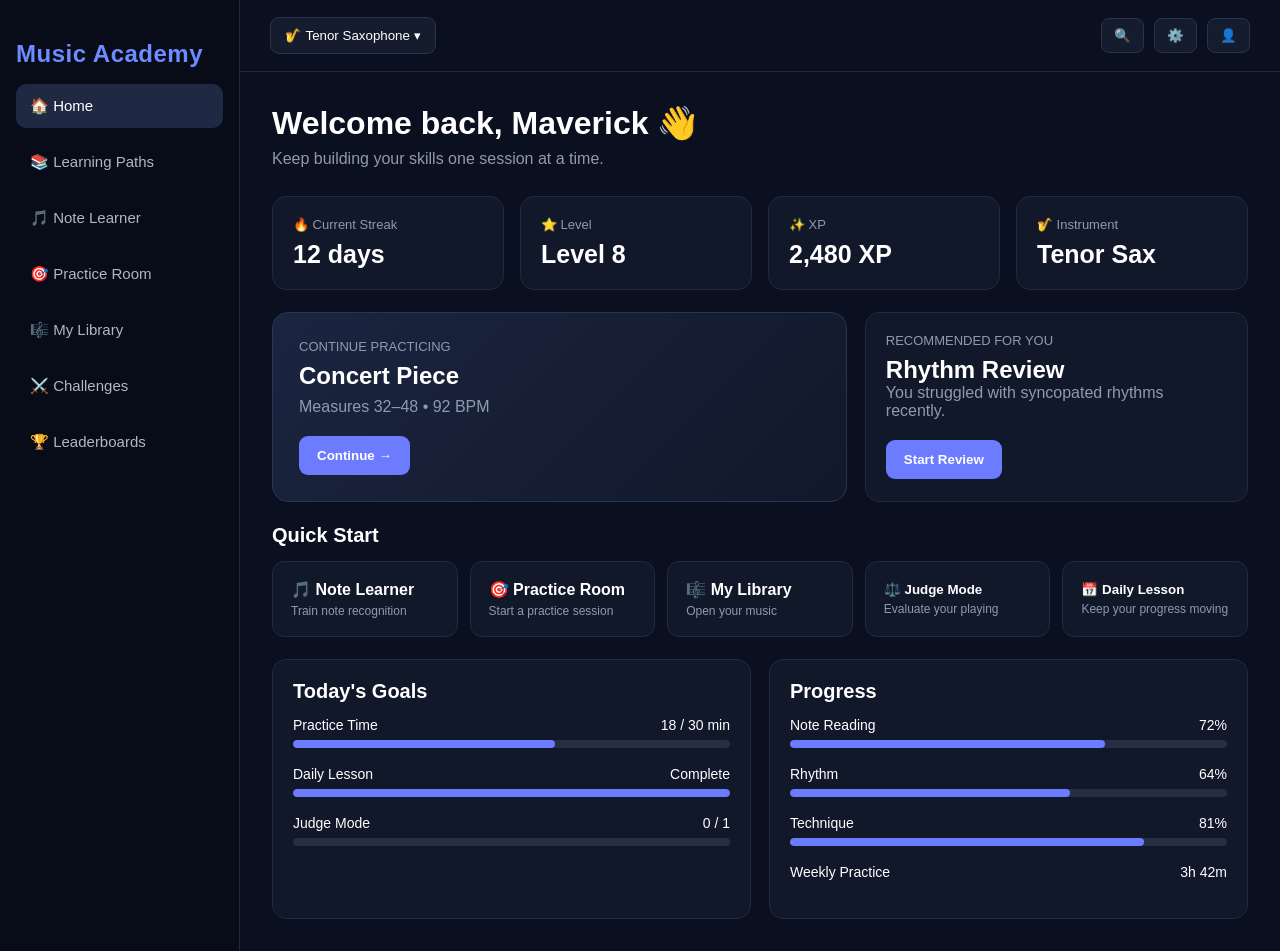
==== index.html @ 5bb152e0 "Add logo styles to index.html" ====
<!DOCTYPE html>
<html lang="en">
<head>
  <meta charset="UTF-8">
  <meta name="viewport" content="width=device-width, initial-scale=1.0">
  <title>Music Academy</title>

  <style>
    * {
      box-sizing: border-box;
      margin: 0;
      padding: 0;
    }

    body {
      font-family: Arial, sans-serif;
      background: #0b1020;
      color: white;
      min-height: 100vh;
    }

    .app {
      display: flex;
      min-height: 100vh;
    }

    /* SIDEBAR */
    .sidebar {
      width: 240px;
      background: #080c18;
      border-right: 1px solid #20283a;
      padding: 24px 16px;
      flex-shrink: 0;
    }

.logo {
    height: 60px;
    display: flex;
    align-items: center;
    font-size: 24px;
    font-weight: 600;
    letter-spacing: 0.5px;
    color: #6d8cff;
    white-space: nowrap;
}
    }

    .logo span {
      color: #7c8cff;
    }

    .nav {
      display: flex;
      flex-direction: column;
      gap: 12px;
    }

    .nav a {
  display: block;
  width: 100%;
  border: none;
  background: transparent;
  color: #aeb6c8;
  padding: 13px 14px;
  border-radius: 10px;
  text-align: left;
  font-size: 15px;
  cursor: pointer;
  transition: 0.2s;
  text-decoration: none;
}

.nav a:hover {
  background: #151c2e;
  color: white;
}

.nav a.active {
  background: #202943;
  color: white;
}

    .nav button:hover {
      background: #151c2e;
      color: white;
    }

    .nav button.active {
      background: #202943;
      color: white;
    }

    /* MAIN */
    .main {
      flex: 1;
      min-width: 0;
    }

    .topbar {
      height: 72px;
      border-bottom: 1px solid #20283a;
      display: flex;
      align-items: center;
      justify-content: space-between;
      padding: 0 30px;
    }

    .instrument {
      background: #151c2e;
      border: 1px solid #29334b;
      color: white;
      padding: 10px 14px;
      border-radius: 9px;
      cursor: pointer;
    }

    .top-actions {
      display: flex;
      gap: 10px;
    }

    .top-actions button {
      background: #151c2e;
      border: 1px solid #29334b;
      color: #dce2ef;
      padding: 9px 12px;
      border-radius: 8px;
      cursor: pointer;
    }

    .content {
      padding: 32px;
      max-width: 1400px;
      margin: auto;
    }

    .welcome {
      margin-bottom: 28px;
    }

    .welcome h1 {
      font-size: 32px;
      margin-bottom: 8px;
    }

    .welcome p {
      color: #8f9ab0;
    }

    /* STATS */
    .stats {
      display: grid;
      grid-template-columns: repeat(4, 1fr);
      gap: 16px;
      margin-bottom: 22px;
    }

    .card {
      background: #11182a;
      border: 1px solid #202a40;
      border-radius: 14px;
      padding: 20px;
    }

    .stat-label {
      color: #8f9ab0;
      font-size: 13px;
      margin-bottom: 8px;
    }

    .stat-value {
      font-size: 25px;
      font-weight: 700;
    }

    /* CONTINUE */
    .continue {
      display: grid;
      grid-template-columns: 1.5fr 1fr;
      gap: 18px;
      margin-bottom: 22px;
    }

    .continue-main {
      background: linear-gradient(135deg, #1b2540, #11182a);
      border: 1px solid #293652;
      border-radius: 16px;
      padding: 26px;
    }

    .continue-main h2 {
      margin-bottom: 8px;
    }

    .muted {
      color: #8f9ab0;
    }

    .primary {
      margin-top: 20px;
      background: #6d7cff;
      border: none;
      color: white;
      padding: 12px 18px;
      border-radius: 9px;
      font-weight: 700;
      cursor: pointer;
    }

    /* SECTIONS */
    .section {
      margin-top: 22px;
    }

    .section h2 {
      margin-bottom: 14px;
      font-size: 20px;
    }

    .quick-grid {
      display: grid;
      grid-template-columns: repeat(5, 1fr);
      gap: 12px;
    }

    .quick {
      background: #11182a;
      border: 1px solid #202a40;
      color: white;
      padding: 18px;
      border-radius: 12px;
      cursor: pointer;
      text-align: left;
      transition: 0.2s;
    }
.quick {
  text-decoration: none;
  display: block;
}
    .quick:hover {
      transform: translateY(-2px);
      border-color: #465377;
    }

    .quick-title {
      font-weight: 700;
      margin-bottom: 5px;
    }

    .quick-sub {
      color: #8f9ab0;
      font-size: 12px;
    }

    .bottom-grid {
      display: grid;
      grid-template-columns: 1fr 1fr;
      gap: 18px;
    }

    .goal {
      margin-bottom: 18px;
    }

    .goal-header {
      display: flex;
      justify-content: space-between;
      margin-bottom: 7px;
      font-size: 14px;
    }

    .progress-bar {
      height: 8px;
      background: #252e42;
      border-radius: 10px;
      overflow: hidden;
    }

    .progress-fill {
      height: 100%;
      background: #6d7cff;
      border-radius: 10px;
    }

    /* MOBILE */
    @media (max-width: 900px) {
      .sidebar {
        width: 190px;
      }

      .stats {
        grid-template-columns: repeat(2, 1fr);
      }

      .continue {
        grid-template-columns: 1fr;
      }

      .quick-grid {
        grid-template-columns: repeat(2, 1fr);
      }
    }

    @media (max-width: 650px) {
      .sidebar {
        display: none;
      }

      .content {
        padding: 20px;
      }

      .topbar {
        padding: 0 16px;
      }

      .bottom-grid {
        grid-template-columns: 1fr;
      }
    }
  </style>
</head>

<body>

<div class="app">

<aside class="sidebar">

<div class="logo">Music Academy</div>

  <nav class="nav">

    <a href="index.html" class="active">🏠 Home</a>

    <a href="learning.html">📚 Learning Paths</a>

    <a href="notes.html">🎵 Note Learner</a>

    <a href="practice.html">🎯 Practice Room</a>

    <a href="library.html">🎼 My Library</a>

    <a href="#">⚔️ Challenges</a>

    <a href="#">🏆 Leaderboards</a>

  </nav>

</aside>

  <main class="main">

    <header class="topbar">

      <button class="instrument">
        🎷 Tenor Saxophone ▾
      </button>

      <div class="top-actions">
        <button>🔍</button>
        <button>⚙️</button>
        <button>👤</button>
      </div>

    </header>

    <div class="content">

      <section class="welcome">
        <h1>Welcome back, Maverick 👋</h1>
        <p>Keep building your skills one session at a time.</p>
      </section>

      <section class="stats">

        <div class="card">
          <div class="stat-label">🔥 Current Streak</div>
          <div class="stat-value">12 days</div>
        </div>

        <div class="card">
          <div class="stat-label">⭐ Level</div>
          <div class="stat-value">Level 8</div>
        </div>

        <div class="card">
          <div class="stat-label">✨ XP</div>
          <div class="stat-value">2,480 XP</div>
        </div>

        <div class="card">
          <div class="stat-label">🎷 Instrument</div>
          <div class="stat-value">Tenor Sax</div>
        </div>

      </section>

      <section class="continue">

        <div class="continue-main">
          <div class="stat-label">CONTINUE PRACTICING</div>
          <h2>Concert Piece</h2>
          <p class="muted">Measures 32–48 • 92 BPM</p>

          <button class="primary">Continue →</button>
        </div>

        <div class="card">
          <div class="stat-label">RECOMMENDED FOR YOU</div>
          <h2>Rhythm Review</h2>
          <p class="muted">
            You struggled with syncopated rhythms recently.
          </p>

          <button class="primary">Start Review</button>
        </div>

      </section>

      <section class="section">

        <h2>Quick Start</h2>

        <div class="quick-grid">

        <a href="notes.html" class="quick">
  <div class="quick-title">🎵 Note Learner</div>
  <div class="quick-sub">Train note recognition</div>
</a>

<a href="practice.html" class="quick">
  <div class="quick-title">🎯 Practice Room</div>
  <div class="quick-sub">Start a practice session</div>
</a>

         <a href="library.html" class="quick">
  <div class="quick-title">🎼 My Library</div>
  <div class="quick-sub">Open your music</div>
</a>

          <button class="quick">
            <div class="quick-title">⚖️ Judge Mode</div>
            <div class="quick-sub">Evaluate your playing</div>
          </button>

          <button class="quick">
            <div class="quick-title">📅 Daily Lesson</div>
            <div class="quick-sub">Keep your progress moving</div>
          </button>

        </div>

      </section>

      <section class="section bottom-grid">

        <div class="card">

          <h2>Today's Goals</h2>

          <div class="goal">
            <div class="goal-header">
              <span>Practice Time</span>
              <span>18 / 30 min</span>
            </div>

            <div class="progress-bar">
              <div class="progress-fill" style="width:60%"></div>
            </div>
          </div>

          <div class="goal">
            <div class="goal-header">
              <span>Daily Lesson</span>
              <span>Complete</span>
            </div>

            <div class="progress-bar">
              <div class="progress-fill" style="width:100%"></div>
            </div>
          </div>

          <div class="goal">
            <div class="goal-header">
              <span>Judge Mode</span>
              <span>0 / 1</span>
            </div>

            <div class="progress-bar">
              <div class="progress-fill" style="width:0%"></div>
            </div>
          </div>

        </div>

        <div class="card">

          <h2>Progress</h2>

          <div class="goal">
            <div class="goal-header">
              <span>Note Reading</span>
              <span>72%</span>
            </div>

            <div class="progress-bar">
              <div class="progress-fill" style="width:72%"></div>
            </div>
          </div>

          <div class="goal">
            <div class="goal-header">
              <span>Rhythm</span>
              <span>64%</span>
            </div>

            <div class="progress-bar">
              <div class="progress-fill" style="width:64%"></div>
            </div>
          </div>

          <div class="goal">
            <div class="goal-header">
              <span>Technique</span>
              <span>81%</span>
            </div>

            <div class="progress-bar">
              <div class="progress-fill" style="width:81%"></div>
            </div>
          </div>

          <div class="goal">
            <div class="goal-header">
              <span>Weekly Practice</span>
              <span>3h 42m</span>
            </div>
          </div>

        </div>

      </section>

    </div>

  </main>

</div>

</body>
</html>
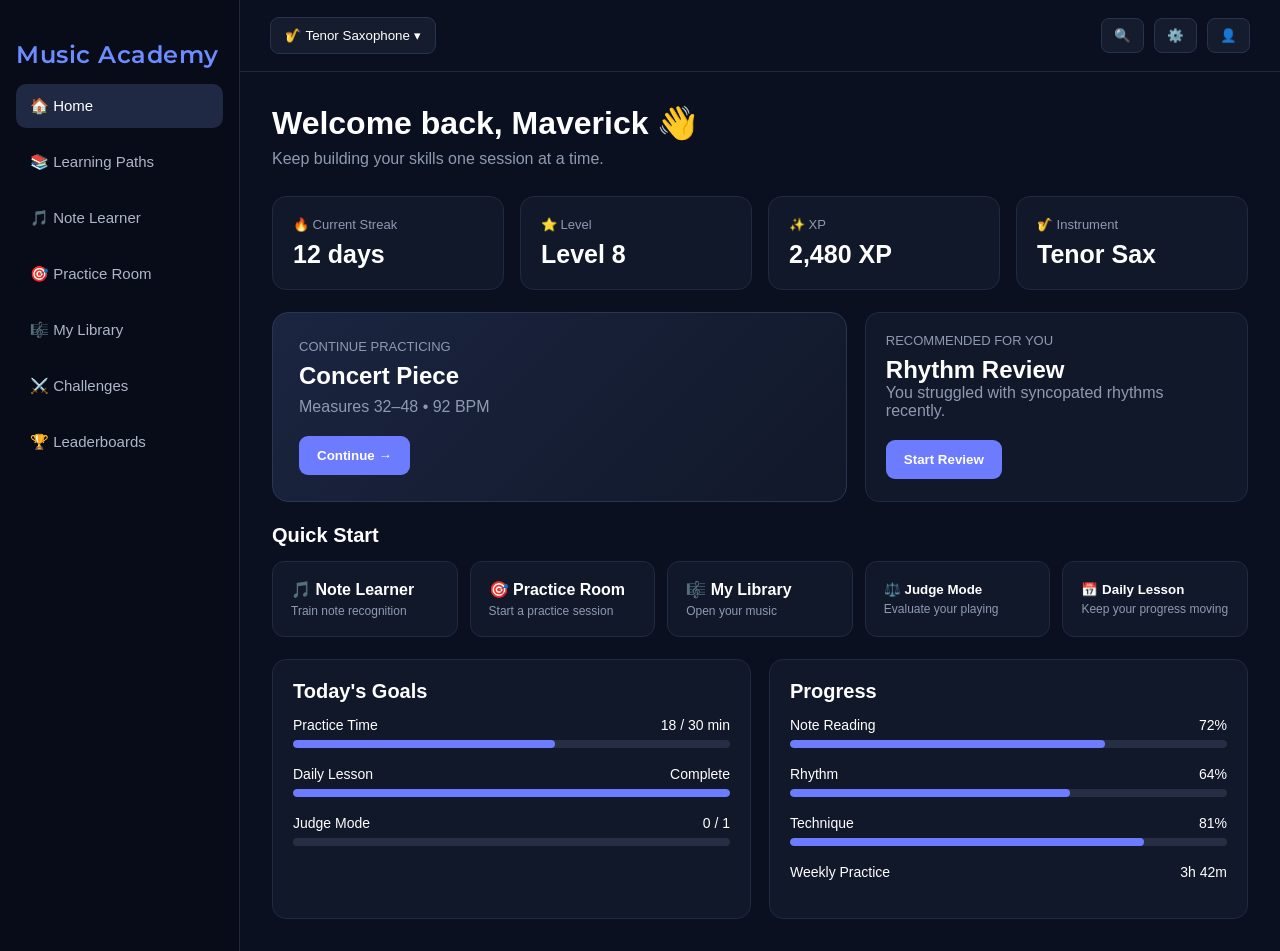
==== commit f6da68b7: "Include Montserrat font in index.html Added Montserrat font link and applied it to logo." ====
--- a/index.html
+++ b/index.html
@@ -5,6 +5,8 @@
   <meta name="viewport" content="width=device-width, initial-scale=1.0">
   <title>Music Academy</title>
 
+<link href="https://fonts.googleapis.com/css2?family=Montserrat:wght@500;600;700&display=swap" rel="stylesheet">
+  
   <style>
     * {
       box-sizing: border-box;
@@ -37,6 +39,7 @@
     height: 60px;
     display: flex;
     align-items: center;
+    font-family: 'Montserrat', sans-serif;  
     font-size: 24px;
     font-weight: 600;
     letter-spacing: 0.5px;
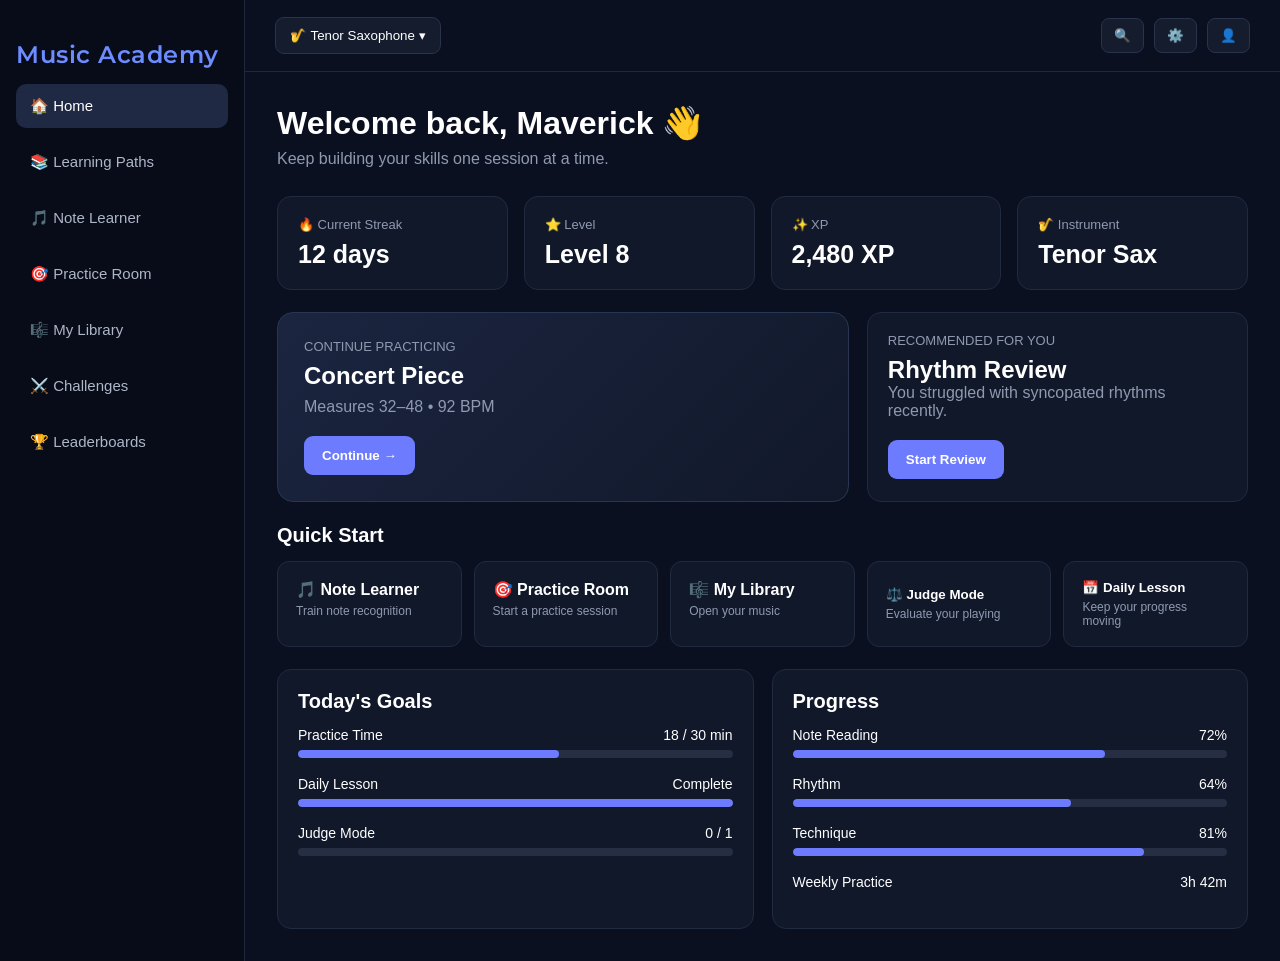
==== commit b95c723e: "Increase sidebar width from 240px to 245px" ====
--- a/index.html
+++ b/index.html
@@ -28,7 +28,7 @@
 
     /* SIDEBAR */
     .sidebar {
-      width: 240px;
+      width: 245px;
       background: #080c18;
       border-right: 1px solid #20283a;
       padding: 24px 16px;
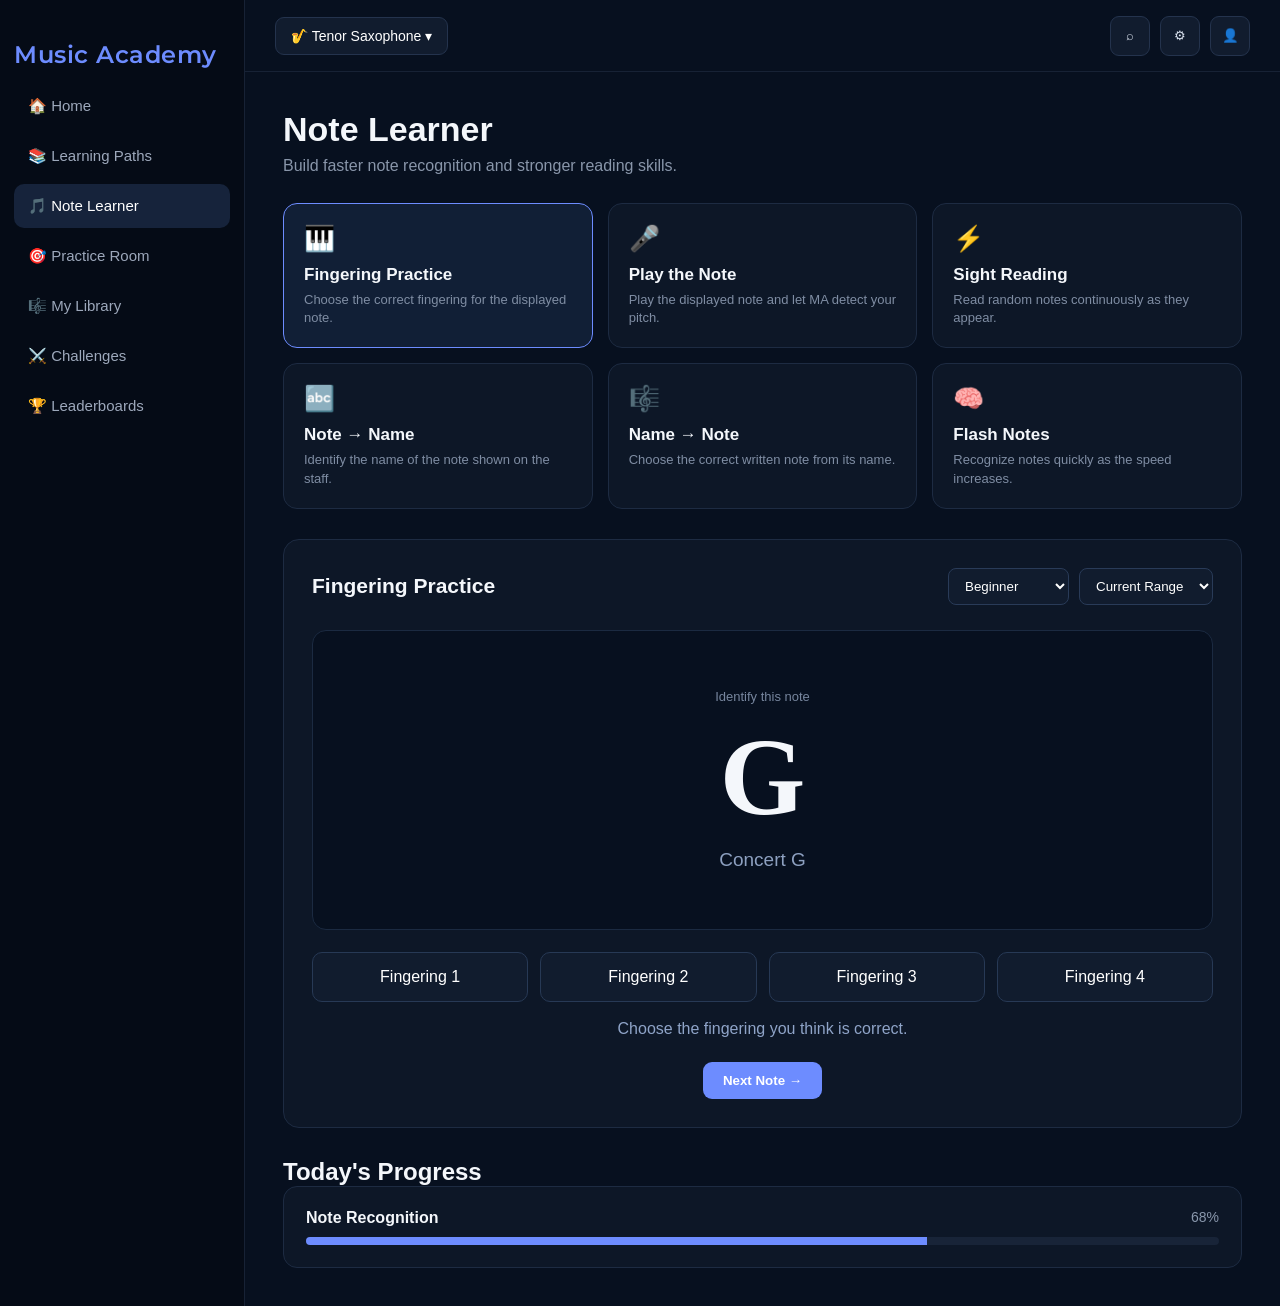
==== commit d5795349: "Refactor index.html for design improvements Updated styles and structure for improved layout and des" ====
--- a/index.html
+++ b/index.html
@@ -1,327 +1,392 @@
+
 <!DOCTYPE html>
 <html lang="en">
 <head>
-  <meta charset="UTF-8">
-  <meta name="viewport" content="width=device-width, initial-scale=1.0">
-  <title>Music Academy</title>
+<meta charset="UTF-8">
+<meta name="viewport" content="width=device-width, initial-scale=1.0">
+<title>Music Academy — Note Learner</title>
 
 <link href="https://fonts.googleapis.com/css2?family=Montserrat:wght@500;600;700&display=swap" rel="stylesheet">
-  
-  <style>
-    * {
-      box-sizing: border-box;
-      margin: 0;
-      padding: 0;
-    }
-
-    body {
-      font-family: Arial, sans-serif;
-      background: #0b1020;
-      color: white;
-      min-height: 100vh;
-    }
-
-    .app {
-      display: flex;
-      min-height: 100vh;
-    }
-
-    /* SIDEBAR */
-    .sidebar {
-      width: 245px;
-      background: #080c18;
-      border-right: 1px solid #20283a;
-      padding: 24px 16px;
-      flex-shrink: 0;
-    }
+
+<style>
+* {
+    box-sizing: border-box;
+    margin: 0;
+    padding: 0;
+}
+
+body {
+    font-family: Arial, Helvetica, sans-serif;
+    background: #07101f;
+    color: #f4f7fb;
+    min-height: 100vh;
+}
+
+.app {
+    display: flex;
+    min-height: 100vh;
+}
+
+/* SIDEBAR */
+
+.sidebar {
+    width: 245px;
+    background: #050b16;
+    border-right: 1px solid #172235;
+    padding: 24px 14px;
+    flex-shrink: 0;
+}
 
 .logo {
     height: 60px;
     display: flex;
     align-items: center;
-    font-family: 'Montserrat', sans-serif;  
+    font-family: 'Montserrat', sans-serif;
     font-size: 24px;
     font-weight: 600;
     letter-spacing: 0.5px;
     color: #6d8cff;
     white-space: nowrap;
 }
-    }
-
-    .logo span {
-      color: #7c8cff;
+
+.nav {
+    display: flex;
+    flex-direction: column;
+    gap: 6px;
+}
+
+.nav a {
+    color: #9da8bb;
+    text-decoration: none;
+    padding: 13px 14px;
+    border-radius: 10px;
+    font-size: 15px;
+}
+
+.nav a:hover {
+    background: #101a2b;
+    color: white;
+}
+
+.nav a.active {
+    background: #16233b;
+    color: white;
+}
+
+/* MAIN */
+
+.main {
+    flex: 1;
+    min-width: 0;
+}
+
+.topbar {
+    height: 72px;
+    border-bottom: 1px solid #172235;
+    display: flex;
+    align-items: center;
+    justify-content: space-between;
+    padding: 0 30px;
+}
+
+.instrument {
+    background: #111c2e;
+    border: 1px solid #24334d;
+    color: white;
+    padding: 10px 15px;
+    border-radius: 9px;
+    font-size: 14px;
+}
+
+.top-actions {
+    display: flex;
+    gap: 10px;
+}
+
+.top-btn {
+    background: #111c2e;
+    border: 1px solid #24334d;
+    color: #dbe3f0;
+    width: 40px;
+    height: 40px;
+    border-radius: 9px;
+}
+
+/* CONTENT */
+
+.content {
+    max-width: 1200px;
+    margin: auto;
+    padding: 38px;
+}
+
+.header {
+    margin-bottom: 28px;
+}
+
+.header h1 {
+    font-size: 34px;
+    margin-bottom: 8px;
+}
+
+.header p {
+    color: #8996aa;
+}
+
+/* MODES */
+
+.mode-grid {
+    display: grid;
+    grid-template-columns: repeat(3, 1fr);
+    gap: 15px;
+    margin-bottom: 30px;
+}
+
+.mode {
+    background: #0d1727;
+    border: 1px solid #1d2b42;
+    border-radius: 14px;
+    padding: 20px;
+    cursor: pointer;
+    transition: 0.2s;
+}
+
+.mode:hover {
+    border-color: #3b537d;
+    transform: translateY(-2px);
+}
+
+.mode.active {
+    border-color: #6d8cff;
+    background: #111f36;
+}
+
+.mode-icon {
+    font-size: 25px;
+    margin-bottom: 12px;
+}
+
+.mode h3 {
+    font-size: 17px;
+    margin-bottom: 6px;
+}
+
+.mode p {
+    color: #7f8da3;
+    font-size: 13px;
+    line-height: 1.4;
+}
+
+/* PRACTICE PANEL */
+
+.practice {
+    background: #0d1727;
+    border: 1px solid #1d2b42;
+    border-radius: 16px;
+    padding: 28px;
+}
+
+.practice-header {
+    display: flex;
+    justify-content: space-between;
+    align-items: center;
+    margin-bottom: 25px;
+}
+
+.practice-header h2 {
+    font-size: 21px;
+}
+
+.settings {
+    display: flex;
+    gap: 10px;
+}
+
+select {
+    background: #111c2e;
+    color: white;
+    border: 1px solid #293b58;
+    padding: 9px 12px;
+    border-radius: 8px;
+}
+
+/* NOTE AREA */
+
+.note-area {
+    background: #07101f;
+    border: 1px solid #1b2a41;
+    border-radius: 14px;
+    min-height: 300px;
+    display: flex;
+    flex-direction: column;
+    align-items: center;
+    justify-content: center;
+    margin-bottom: 22px;
+}
+
+.note-label {
+    color: #77869e;
+    font-size: 13px;
+    margin-bottom: 10px;
+}
+
+.note {
+    font-family: Georgia, serif;
+    font-size: 110px;
+    font-weight: bold;
+    margin-bottom: 8px;
+}
+
+.note-name {
+    font-size: 19px;
+    color: #8da0c0;
+}
+
+/* CHOICES */
+
+.choices {
+    display: grid;
+    grid-template-columns: repeat(4, 1fr);
+    gap: 12px;
+}
+
+.choice {
+    background: #111c2e;
+    color: white;
+    border: 1px solid #273955;
+    padding: 15px;
+    border-radius: 10px;
+    cursor: pointer;
+    font-size: 16px;
+}
+
+.choice:hover {
+    border-color: #6d8cff;
+    background: #16233b;
+}
+
+.result {
+    text-align: center;
+    margin-top: 18px;
+    min-height: 24px;
+    color: #8fa4c8;
+}
+
+.next {
+    display: block;
+    margin: 18px auto 0;
+    background: #6d8cff;
+    border: none;
+    color: white;
+    padding: 11px 20px;
+    border-radius: 9px;
+    cursor: pointer;
+    font-weight: bold;
+}
+
+/* PROGRESS */
+
+.progress-section {
+    margin-top: 30px;
+}
+
+.progress-box {
+    background: #0d1727;
+    border: 1px solid #1d2b42;
+    border-radius: 14px;
+    padding: 22px;
+}
+
+.progress-row {
+    display: flex;
+    justify-content: space-between;
+    margin-bottom: 10px;
+}
+
+.progress-row span {
+    color: #8997ac;
+    font-size: 14px;
+}
+
+.progress-bar {
+    height: 8px;
+    background: #182438;
+    border-radius: 10px;
+    overflow: hidden;
+}
+
+.progress-fill {
+    width: 68%;
+    height: 100%;
+    background: #6d8cff;
+}
+
+/* MOBILE */
+
+@media (max-width: 900px) {
+    .mode-grid {
+        grid-template-columns: repeat(2, 1fr);
+    }
+}
+
+@media (max-width: 700px) {
+    .sidebar {
+        width: 190px;
+    }
+
+    .content {
+        padding: 25px 18px;
+    }
+
+    .choices {
+        grid-template-columns: repeat(2, 1fr);
+    }
+}
+
+@media (max-width: 600px) {
+    .app {
+        flex-direction: column;
+    }
+
+    .sidebar {
+        width: 100%;
+        border-right: none;
+        border-bottom: 1px solid #172235;
+        padding: 12px;
+    }
+
+    .logo {
+        padding: 8px 10px 14px;
     }
 
     .nav {
-      display: flex;
-      flex-direction: column;
-      gap: 12px;
+        flex-direction: row;
+        overflow-x: auto;
     }
 
     .nav a {
-  display: block;
-  width: 100%;
-  border: none;
-  background: transparent;
-  color: #aeb6c8;
-  padding: 13px 14px;
-  border-radius: 10px;
-  text-align: left;
-  font-size: 15px;
-  cursor: pointer;
-  transition: 0.2s;
-  text-decoration: none;
-}
-
-.nav a:hover {
-  background: #151c2e;
-  color: white;
-}
-
-.nav a.active {
-  background: #202943;
-  color: white;
-}
-
-    .nav button:hover {
-      background: #151c2e;
-      color: white;
-    }
-
-    .nav button.active {
-      background: #202943;
-      color: white;
-    }
-
-    /* MAIN */
-    .main {
-      flex: 1;
-      min-width: 0;
+        white-space: nowrap;
     }
 
     .topbar {
-      height: 72px;
-      border-bottom: 1px solid #20283a;
-      display: flex;
-      align-items: center;
-      justify-content: space-between;
-      padding: 0 30px;
-    }
-
-    .instrument {
-      background: #151c2e;
-      border: 1px solid #29334b;
-      color: white;
-      padding: 10px 14px;
-      border-radius: 9px;
-      cursor: pointer;
-    }
-
-    .top-actions {
-      display: flex;
-      gap: 10px;
-    }
-
-    .top-actions button {
-      background: #151c2e;
-      border: 1px solid #29334b;
-      color: #dce2ef;
-      padding: 9px 12px;
-      border-radius: 8px;
-      cursor: pointer;
+        padding: 0 15px;
     }
 
     .content {
-      padding: 32px;
-      max-width: 1400px;
-      margin: auto;
-    }
-
-    .welcome {
-      margin-bottom: 28px;
-    }
-
-    .welcome h1 {
-      font-size: 32px;
-      margin-bottom: 8px;
-    }
-
-    .welcome p {
-      color: #8f9ab0;
-    }
-
-    /* STATS */
-    .stats {
-      display: grid;
-      grid-template-columns: repeat(4, 1fr);
-      gap: 16px;
-      margin-bottom: 22px;
-    }
-
-    .card {
-      background: #11182a;
-      border: 1px solid #202a40;
-      border-radius: 14px;
-      padding: 20px;
-    }
-
-    .stat-label {
-      color: #8f9ab0;
-      font-size: 13px;
-      margin-bottom: 8px;
-    }
-
-    .stat-value {
-      font-size: 25px;
-      font-weight: 700;
-    }
-
-    /* CONTINUE */
-    .continue {
-      display: grid;
-      grid-template-columns: 1.5fr 1fr;
-      gap: 18px;
-      margin-bottom: 22px;
-    }
-
-    .continue-main {
-      background: linear-gradient(135deg, #1b2540, #11182a);
-      border: 1px solid #293652;
-      border-radius: 16px;
-      padding: 26px;
-    }
-
-    .continue-main h2 {
-      margin-bottom: 8px;
-    }
-
-    .muted {
-      color: #8f9ab0;
-    }
-
-    .primary {
-      margin-top: 20px;
-      background: #6d7cff;
-      border: none;
-      color: white;
-      padding: 12px 18px;
-      border-radius: 9px;
-      font-weight: 700;
-      cursor: pointer;
-    }
-
-    /* SECTIONS */
-    .section {
-      margin-top: 22px;
-    }
-
-    .section h2 {
-      margin-bottom: 14px;
-      font-size: 20px;
-    }
-
-    .quick-grid {
-      display: grid;
-      grid-template-columns: repeat(5, 1fr);
-      gap: 12px;
-    }
-
-    .quick {
-      background: #11182a;
-      border: 1px solid #202a40;
-      color: white;
-      padding: 18px;
-      border-radius: 12px;
-      cursor: pointer;
-      text-align: left;
-      transition: 0.2s;
-    }
-.quick {
-  text-decoration: none;
-  display: block;
-}
-    .quick:hover {
-      transform: translateY(-2px);
-      border-color: #465377;
-    }
-
-    .quick-title {
-      font-weight: 700;
-      margin-bottom: 5px;
-    }
-
-    .quick-sub {
-      color: #8f9ab0;
-      font-size: 12px;
-    }
-
-    .bottom-grid {
-      display: grid;
-      grid-template-columns: 1fr 1fr;
-      gap: 18px;
-    }
-
-    .goal {
-      margin-bottom: 18px;
-    }
-
-    .goal-header {
-      display: flex;
-      justify-content: space-between;
-      margin-bottom: 7px;
-      font-size: 14px;
-    }
-
-    .progress-bar {
-      height: 8px;
-      background: #252e42;
-      border-radius: 10px;
-      overflow: hidden;
-    }
-
-    .progress-fill {
-      height: 100%;
-      background: #6d7cff;
-      border-radius: 10px;
-    }
-
-    /* MOBILE */
-    @media (max-width: 900px) {
-      .sidebar {
-        width: 190px;
-      }
-
-      .stats {
-        grid-template-columns: repeat(2, 1fr);
-      }
-
-      .continue {
+        padding: 22px 14px;
+    }
+
+    .mode-grid {
         grid-template-columns: 1fr;
-      }
-
-      .quick-grid {
-        grid-template-columns: repeat(2, 1fr);
-      }
-    }
-
-    @media (max-width: 650px) {
-      .sidebar {
-        display: none;
-      }
-
-      .content {
-        padding: 20px;
-      }
-
-      .topbar {
-        padding: 0 16px;
-      }
-
-      .bottom-grid {
-        grid-template-columns: 1fr;
-      }
-    }
-  </style>
+    }
+
+    .practice-header {
+        flex-direction: column;
+        align-items: flex-start;
+        gap: 15px;
+    }
+}
+</style>
 </head>
 
 <body>
@@ -330,224 +395,192 @@
 
 <aside class="sidebar">
 
-<div class="logo">Music Academy</div>
-
-  <nav class="nav">
-
-    <a href="index.html" class="active">🏠 Home</a>
-
-    <a href="learning.html">📚 Learning Paths</a>
-
-    <a href="notes.html">🎵 Note Learner</a>
-
-    <a href="practice.html">🎯 Practice Room</a>
-
-    <a href="library.html">🎼 My Library</a>
-
-    <a href="#">⚔️ Challenges</a>
-
-    <a href="#">🏆 Leaderboards</a>
-
-  </nav>
+<div class="logo">
+    Music Academy
+</div>
+
+<nav class="nav">
+
+<a href="index.html">🏠 Home</a>
+
+<a href="learning.html">📚 Learning Paths</a>
+
+<a href="notes.html" class="active">🎵 Note Learner</a>
+
+<a href="practice.html">🎯 Practice Room</a>
+
+<a href="library.html">🎼 My Library</a>
+
+<a href="#">⚔️ Challenges</a>
+
+<a href="#">🏆 Leaderboards</a>
+
+</nav>
 
 </aside>
 
-  <main class="main">
-
-    <header class="topbar">
-
-      <button class="instrument">
-        🎷 Tenor Saxophone ▾
-      </button>
-
-      <div class="top-actions">
-        <button>🔍</button>
-        <button>⚙️</button>
-        <button>👤</button>
-      </div>
-
-    </header>
-
-    <div class="content">
-
-      <section class="welcome">
-        <h1>Welcome back, Maverick 👋</h1>
-        <p>Keep building your skills one session at a time.</p>
-      </section>
-
-      <section class="stats">
-
-        <div class="card">
-          <div class="stat-label">🔥 Current Streak</div>
-          <div class="stat-value">12 days</div>
-        </div>
-
-        <div class="card">
-          <div class="stat-label">⭐ Level</div>
-          <div class="stat-value">Level 8</div>
-        </div>
-
-        <div class="card">
-          <div class="stat-label">✨ XP</div>
-          <div class="stat-value">2,480 XP</div>
-        </div>
-
-        <div class="card">
-          <div class="stat-label">🎷 Instrument</div>
-          <div class="stat-value">Tenor Sax</div>
-        </div>
-
-      </section>
-
-      <section class="continue">
-
-        <div class="continue-main">
-          <div class="stat-label">CONTINUE PRACTICING</div>
-          <h2>Concert Piece</h2>
-          <p class="muted">Measures 32–48 • 92 BPM</p>
-
-          <button class="primary">Continue →</button>
-        </div>
-
-        <div class="card">
-          <div class="stat-label">RECOMMENDED FOR YOU</div>
-          <h2>Rhythm Review</h2>
-          <p class="muted">
-            You struggled with syncopated rhythms recently.
-          </p>
-
-          <button class="primary">Start Review</button>
-        </div>
-
-      </section>
-
-      <section class="section">
-
-        <h2>Quick Start</h2>
-
-        <div class="quick-grid">
-
-        <a href="notes.html" class="quick">
-  <div class="quick-title">🎵 Note Learner</div>
-  <div class="quick-sub">Train note recognition</div>
-</a>
-
-<a href="practice.html" class="quick">
-  <div class="quick-title">🎯 Practice Room</div>
-  <div class="quick-sub">Start a practice session</div>
-</a>
-
-         <a href="library.html" class="quick">
-  <div class="quick-title">🎼 My Library</div>
-  <div class="quick-sub">Open your music</div>
-</a>
-
-          <button class="quick">
-            <div class="quick-title">⚖️ Judge Mode</div>
-            <div class="quick-sub">Evaluate your playing</div>
-          </button>
-
-          <button class="quick">
-            <div class="quick-title">📅 Daily Lesson</div>
-            <div class="quick-sub">Keep your progress moving</div>
-          </button>
-
-        </div>
-
-      </section>
-
-      <section class="section bottom-grid">
-
-        <div class="card">
-
-          <h2>Today's Goals</h2>
-
-          <div class="goal">
-            <div class="goal-header">
-              <span>Practice Time</span>
-              <span>18 / 30 min</span>
-            </div>
-
-            <div class="progress-bar">
-              <div class="progress-fill" style="width:60%"></div>
-            </div>
-          </div>
-
-          <div class="goal">
-            <div class="goal-header">
-              <span>Daily Lesson</span>
-              <span>Complete</span>
-            </div>
-
-            <div class="progress-bar">
-              <div class="progress-fill" style="width:100%"></div>
-            </div>
-          </div>
-
-          <div class="goal">
-            <div class="goal-header">
-              <span>Judge Mode</span>
-              <span>0 / 1</span>
-            </div>
-
-            <div class="progress-bar">
-              <div class="progress-fill" style="width:0%"></div>
-            </div>
-          </div>
-
-        </div>
-
-        <div class="card">
-
-          <h2>Progress</h2>
-
-          <div class="goal">
-            <div class="goal-header">
-              <span>Note Reading</span>
-              <span>72%</span>
-            </div>
-
-            <div class="progress-bar">
-              <div class="progress-fill" style="width:72%"></div>
-            </div>
-          </div>
-
-          <div class="goal">
-            <div class="goal-header">
-              <span>Rhythm</span>
-              <span>64%</span>
-            </div>
-
-            <div class="progress-bar">
-              <div class="progress-fill" style="width:64%"></div>
-            </div>
-          </div>
-
-          <div class="goal">
-            <div class="goal-header">
-              <span>Technique</span>
-              <span>81%</span>
-            </div>
-
-            <div class="progress-bar">
-              <div class="progress-fill" style="width:81%"></div>
-            </div>
-          </div>
-
-          <div class="goal">
-            <div class="goal-header">
-              <span>Weekly Practice</span>
-              <span>3h 42m</span>
-            </div>
-          </div>
-
-        </div>
-
-      </section>
-
-    </div>
-
-  </main>
+<main class="main">
+
+<header class="topbar">
+
+<button class="instrument">
+🎷 Tenor Saxophone ▾
+</button>
+
+<div class="top-actions">
+
+<button class="top-btn">⌕</button>
+
+<button class="top-btn">⚙</button>
+
+<button class="top-btn">👤</button>
+
+</div>
+
+</header>
+
+<section class="content">
+
+<div class="header">
+
+<h1>Note Learner</h1>
+
+<p>Build faster note recognition and stronger reading skills.</p>
+
+</div>
+
+<div class="mode-grid">
+
+<div class="mode active">
+<div class="mode-icon">🎹</div>
+<h3>Fingering Practice</h3>
+<p>Choose the correct fingering for the displayed note.</p>
+</div>
+
+<div class="mode">
+<div class="mode-icon">🎤</div>
+<h3>Play the Note</h3>
+<p>Play the displayed note and let MA detect your pitch.</p>
+</div>
+
+<div class="mode">
+<div class="mode-icon">⚡</div>
+<h3>Sight Reading</h3>
+<p>Read random notes continuously as they appear.</p>
+</div>
+
+<div class="mode">
+<div class="mode-icon">🔤</div>
+<h3>Note → Name</h3>
+<p>Identify the name of the note shown on the staff.</p>
+</div>
+
+<div class="mode">
+<div class="mode-icon">🎼</div>
+<h3>Name → Note</h3>
+<p>Choose the correct written note from its name.</p>
+</div>
+
+<div class="mode">
+<div class="mode-icon">🧠</div>
+<h3>Flash Notes</h3>
+<p>Recognize notes quickly as the speed increases.</p>
+</div>
+
+</div>
+
+<div class="practice">
+
+<div class="practice-header">
+
+<h2>Fingering Practice</h2>
+
+<div class="settings">
+
+<select>
+<option>Beginner</option>
+<option>Intermediate</option>
+<option>Advanced</option>
+</select>
+
+<select>
+<option>Current Range</option>
+<option>Low Range</option>
+<option>Middle Range</option>
+<option>Full Range</option>
+</select>
+
+</div>
+
+</div>
+
+<div class="note-area">
+
+<div class="note-label">
+Identify this note
+</div>
+
+<div class="note">
+G
+</div>
+
+<div class="note-name">
+Concert G
+</div>
+
+</div>
+
+<div class="choices">
+
+<button class="choice">Fingering 1</button>
+
+<button class="choice">Fingering 2</button>
+
+<button class="choice">Fingering 3</button>
+
+<button class="choice">Fingering 4</button>
+
+</div>
+
+<div class="result">
+Choose the fingering you think is correct.
+</div>
+
+<button class="next">
+Next Note →
+</button>
+
+</div>
+
+<div class="progress-section">
+
+<h2 class="section-title">
+Today's Progress
+</h2>
+
+<div class="progress-box">
+
+<div class="progress-row">
+
+<strong>Note Recognition</strong>
+
+<span>68%</span>
+
+</div>
+
+<div class="progress-bar">
+
+<div class="progress-fill"></div>
+
+</div>
+
+</div>
+
+</div>
+
+</section>
+
+</main>
 
 </div>
 
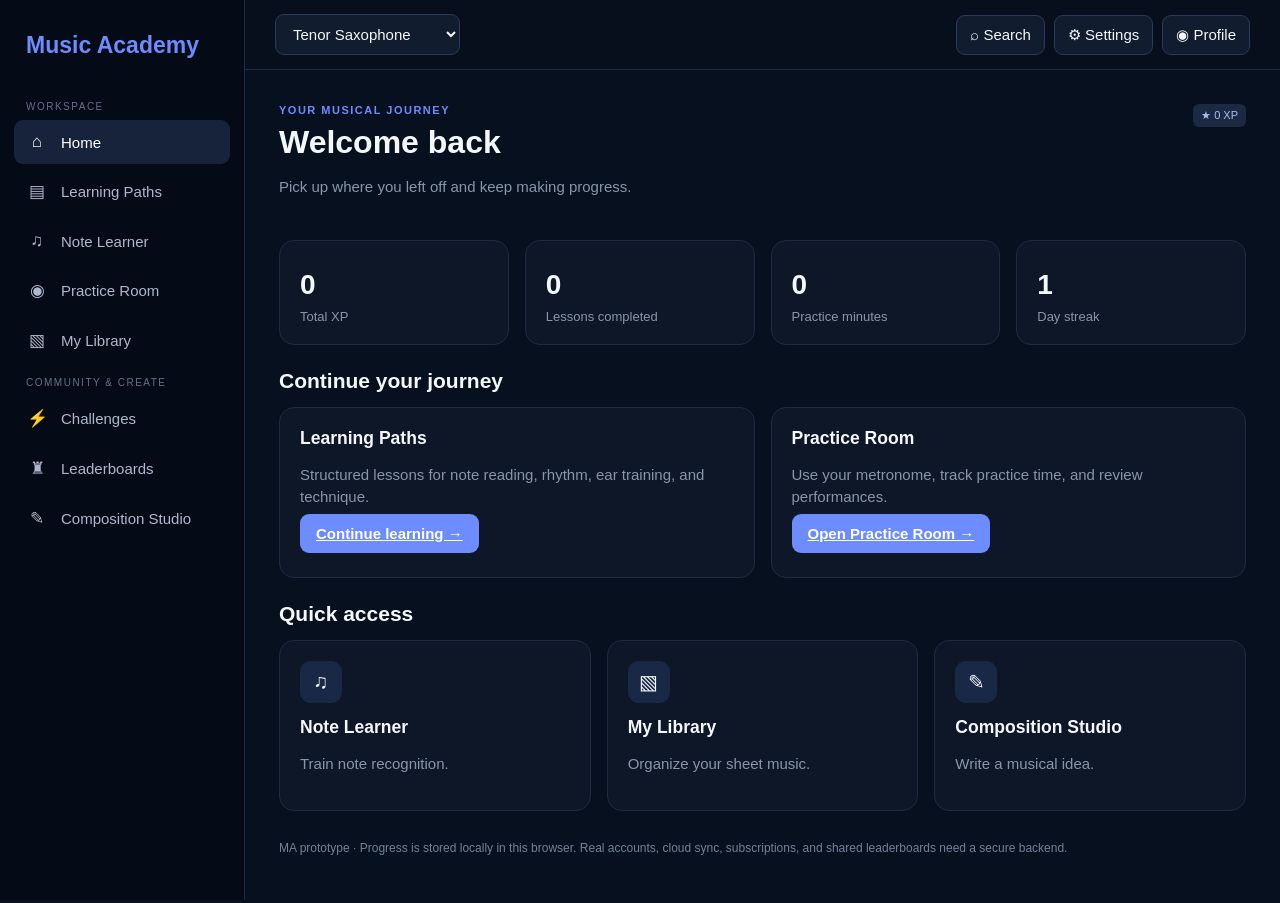
==== commit 5757d590: "Turn index into Music Academy home dashboard" ====
--- a/index.html
+++ b/index.html
@@ -1,588 +1 @@
-
-<!DOCTYPE html>
-<html lang="en">
-<head>
-<meta charset="UTF-8">
-<meta name="viewport" content="width=device-width, initial-scale=1.0">
-<title>Music Academy — Note Learner</title>
-
-<link href="https://fonts.googleapis.com/css2?family=Montserrat:wght@500;600;700&display=swap" rel="stylesheet">
-
-<style>
-* {
-    box-sizing: border-box;
-    margin: 0;
-    padding: 0;
-}
-
-body {
-    font-family: Arial, Helvetica, sans-serif;
-    background: #07101f;
-    color: #f4f7fb;
-    min-height: 100vh;
-}
-
-.app {
-    display: flex;
-    min-height: 100vh;
-}
-
-/* SIDEBAR */
-
-.sidebar {
-    width: 245px;
-    background: #050b16;
-    border-right: 1px solid #172235;
-    padding: 24px 14px;
-    flex-shrink: 0;
-}
-
-.logo {
-    height: 60px;
-    display: flex;
-    align-items: center;
-    font-family: 'Montserrat', sans-serif;
-    font-size: 24px;
-    font-weight: 600;
-    letter-spacing: 0.5px;
-    color: #6d8cff;
-    white-space: nowrap;
-}
-
-.nav {
-    display: flex;
-    flex-direction: column;
-    gap: 6px;
-}
-
-.nav a {
-    color: #9da8bb;
-    text-decoration: none;
-    padding: 13px 14px;
-    border-radius: 10px;
-    font-size: 15px;
-}
-
-.nav a:hover {
-    background: #101a2b;
-    color: white;
-}
-
-.nav a.active {
-    background: #16233b;
-    color: white;
-}
-
-/* MAIN */
-
-.main {
-    flex: 1;
-    min-width: 0;
-}
-
-.topbar {
-    height: 72px;
-    border-bottom: 1px solid #172235;
-    display: flex;
-    align-items: center;
-    justify-content: space-between;
-    padding: 0 30px;
-}
-
-.instrument {
-    background: #111c2e;
-    border: 1px solid #24334d;
-    color: white;
-    padding: 10px 15px;
-    border-radius: 9px;
-    font-size: 14px;
-}
-
-.top-actions {
-    display: flex;
-    gap: 10px;
-}
-
-.top-btn {
-    background: #111c2e;
-    border: 1px solid #24334d;
-    color: #dbe3f0;
-    width: 40px;
-    height: 40px;
-    border-radius: 9px;
-}
-
-/* CONTENT */
-
-.content {
-    max-width: 1200px;
-    margin: auto;
-    padding: 38px;
-}
-
-.header {
-    margin-bottom: 28px;
-}
-
-.header h1 {
-    font-size: 34px;
-    margin-bottom: 8px;
-}
-
-.header p {
-    color: #8996aa;
-}
-
-/* MODES */
-
-.mode-grid {
-    display: grid;
-    grid-template-columns: repeat(3, 1fr);
-    gap: 15px;
-    margin-bottom: 30px;
-}
-
-.mode {
-    background: #0d1727;
-    border: 1px solid #1d2b42;
-    border-radius: 14px;
-    padding: 20px;
-    cursor: pointer;
-    transition: 0.2s;
-}
-
-.mode:hover {
-    border-color: #3b537d;
-    transform: translateY(-2px);
-}
-
-.mode.active {
-    border-color: #6d8cff;
-    background: #111f36;
-}
-
-.mode-icon {
-    font-size: 25px;
-    margin-bottom: 12px;
-}
-
-.mode h3 {
-    font-size: 17px;
-    margin-bottom: 6px;
-}
-
-.mode p {
-    color: #7f8da3;
-    font-size: 13px;
-    line-height: 1.4;
-}
-
-/* PRACTICE PANEL */
-
-.practice {
-    background: #0d1727;
-    border: 1px solid #1d2b42;
-    border-radius: 16px;
-    padding: 28px;
-}
-
-.practice-header {
-    display: flex;
-    justify-content: space-between;
-    align-items: center;
-    margin-bottom: 25px;
-}
-
-.practice-header h2 {
-    font-size: 21px;
-}
-
-.settings {
-    display: flex;
-    gap: 10px;
-}
-
-select {
-    background: #111c2e;
-    color: white;
-    border: 1px solid #293b58;
-    padding: 9px 12px;
-    border-radius: 8px;
-}
-
-/* NOTE AREA */
-
-.note-area {
-    background: #07101f;
-    border: 1px solid #1b2a41;
-    border-radius: 14px;
-    min-height: 300px;
-    display: flex;
-    flex-direction: column;
-    align-items: center;
-    justify-content: center;
-    margin-bottom: 22px;
-}
-
-.note-label {
-    color: #77869e;
-    font-size: 13px;
-    margin-bottom: 10px;
-}
-
-.note {
-    font-family: Georgia, serif;
-    font-size: 110px;
-    font-weight: bold;
-    margin-bottom: 8px;
-}
-
-.note-name {
-    font-size: 19px;
-    color: #8da0c0;
-}
-
-/* CHOICES */
-
-.choices {
-    display: grid;
-    grid-template-columns: repeat(4, 1fr);
-    gap: 12px;
-}
-
-.choice {
-    background: #111c2e;
-    color: white;
-    border: 1px solid #273955;
-    padding: 15px;
-    border-radius: 10px;
-    cursor: pointer;
-    font-size: 16px;
-}
-
-.choice:hover {
-    border-color: #6d8cff;
-    background: #16233b;
-}
-
-.result {
-    text-align: center;
-    margin-top: 18px;
-    min-height: 24px;
-    color: #8fa4c8;
-}
-
-.next {
-    display: block;
-    margin: 18px auto 0;
-    background: #6d8cff;
-    border: none;
-    color: white;
-    padding: 11px 20px;
-    border-radius: 9px;
-    cursor: pointer;
-    font-weight: bold;
-}
-
-/* PROGRESS */
-
-.progress-section {
-    margin-top: 30px;
-}
-
-.progress-box {
-    background: #0d1727;
-    border: 1px solid #1d2b42;
-    border-radius: 14px;
-    padding: 22px;
-}
-
-.progress-row {
-    display: flex;
-    justify-content: space-between;
-    margin-bottom: 10px;
-}
-
-.progress-row span {
-    color: #8997ac;
-    font-size: 14px;
-}
-
-.progress-bar {
-    height: 8px;
-    background: #182438;
-    border-radius: 10px;
-    overflow: hidden;
-}
-
-.progress-fill {
-    width: 68%;
-    height: 100%;
-    background: #6d8cff;
-}
-
-/* MOBILE */
-
-@media (max-width: 900px) {
-    .mode-grid {
-        grid-template-columns: repeat(2, 1fr);
-    }
-}
-
-@media (max-width: 700px) {
-    .sidebar {
-        width: 190px;
-    }
-
-    .content {
-        padding: 25px 18px;
-    }
-
-    .choices {
-        grid-template-columns: repeat(2, 1fr);
-    }
-}
-
-@media (max-width: 600px) {
-    .app {
-        flex-direction: column;
-    }
-
-    .sidebar {
-        width: 100%;
-        border-right: none;
-        border-bottom: 1px solid #172235;
-        padding: 12px;
-    }
-
-    .logo {
-        padding: 8px 10px 14px;
-    }
-
-    .nav {
-        flex-direction: row;
-        overflow-x: auto;
-    }
-
-    .nav a {
-        white-space: nowrap;
-    }
-
-    .topbar {
-        padding: 0 15px;
-    }
-
-    .content {
-        padding: 22px 14px;
-    }
-
-    .mode-grid {
-        grid-template-columns: 1fr;
-    }
-
-    .practice-header {
-        flex-direction: column;
-        align-items: flex-start;
-        gap: 15px;
-    }
-}
-</style>
-</head>
-
-<body>
-
-<div class="app">
-
-<aside class="sidebar">
-
-<div class="logo">
-    Music Academy
-</div>
-
-<nav class="nav">
-
-<a href="index.html">🏠 Home</a>
-
-<a href="learning.html">📚 Learning Paths</a>
-
-<a href="notes.html" class="active">🎵 Note Learner</a>
-
-<a href="practice.html">🎯 Practice Room</a>
-
-<a href="library.html">🎼 My Library</a>
-
-<a href="#">⚔️ Challenges</a>
-
-<a href="#">🏆 Leaderboards</a>
-
-</nav>
-
-</aside>
-
-<main class="main">
-
-<header class="topbar">
-
-<button class="instrument">
-🎷 Tenor Saxophone ▾
-</button>
-
-<div class="top-actions">
-
-<button class="top-btn">⌕</button>
-
-<button class="top-btn">⚙</button>
-
-<button class="top-btn">👤</button>
-
-</div>
-
-</header>
-
-<section class="content">
-
-<div class="header">
-
-<h1>Note Learner</h1>
-
-<p>Build faster note recognition and stronger reading skills.</p>
-
-</div>
-
-<div class="mode-grid">
-
-<div class="mode active">
-<div class="mode-icon">🎹</div>
-<h3>Fingering Practice</h3>
-<p>Choose the correct fingering for the displayed note.</p>
-</div>
-
-<div class="mode">
-<div class="mode-icon">🎤</div>
-<h3>Play the Note</h3>
-<p>Play the displayed note and let MA detect your pitch.</p>
-</div>
-
-<div class="mode">
-<div class="mode-icon">⚡</div>
-<h3>Sight Reading</h3>
-<p>Read random notes continuously as they appear.</p>
-</div>
-
-<div class="mode">
-<div class="mode-icon">🔤</div>
-<h3>Note → Name</h3>
-<p>Identify the name of the note shown on the staff.</p>
-</div>
-
-<div class="mode">
-<div class="mode-icon">🎼</div>
-<h3>Name → Note</h3>
-<p>Choose the correct written note from its name.</p>
-</div>
-
-<div class="mode">
-<div class="mode-icon">🧠</div>
-<h3>Flash Notes</h3>
-<p>Recognize notes quickly as the speed increases.</p>
-</div>
-
-</div>
-
-<div class="practice">
-
-<div class="practice-header">
-
-<h2>Fingering Practice</h2>
-
-<div class="settings">
-
-<select>
-<option>Beginner</option>
-<option>Intermediate</option>
-<option>Advanced</option>
-</select>
-
-<select>
-<option>Current Range</option>
-<option>Low Range</option>
-<option>Middle Range</option>
-<option>Full Range</option>
-</select>
-
-</div>
-
-</div>
-
-<div class="note-area">
-
-<div class="note-label">
-Identify this note
-</div>
-
-<div class="note">
-G
-</div>
-
-<div class="note-name">
-Concert G
-</div>
-
-</div>
-
-<div class="choices">
-
-<button class="choice">Fingering 1</button>
-
-<button class="choice">Fingering 2</button>
-
-<button class="choice">Fingering 3</button>
-
-<button class="choice">Fingering 4</button>
-
-</div>
-
-<div class="result">
-Choose the fingering you think is correct.
-</div>
-
-<button class="next">
-Next Note →
-</button>
-
-</div>
-
-<div class="progress-section">
-
-<h2 class="section-title">
-Today's Progress
-</h2>
-
-<div class="progress-box">
-
-<div class="progress-row">
-
-<strong>Note Recognition</strong>
-
-<span>68%</span>
-
-</div>
-
-<div class="progress-bar">
-
-<div class="progress-fill"></div>
-
-</div>
-
-</div>
-
-</div>
-
-</section>
-
-</main>
-
-</div>
-
-</body>
-</html>
+<!doctype html><html lang="en"><head><meta charset="utf-8"><meta name="viewport" content="width=device-width,initial-scale=1"><title>Music Academy — Home</title><link rel="stylesheet" href="app.css"></head><body data-page="home"><script src="app.js"></script></body></html>
--- a/app.css
+++ b/app.css
@@ -0,0 +1 @@
+:root{color-scheme:dark;--bg:#07101f;--side:#050b16;--panel:#0d1727;--panel2:#111c2e;--line:#1d2b42;--muted:#8996aa;--text:#f4f7fb;--blue:#6d8cff;--blue2:#16233b}*{box-sizing:border-box}body{margin:0;background:var(--bg);color:var(--text);font:15px Arial,sans-serif;min-height:100vh}button,input,select{font:inherit}button{cursor:pointer}.sidebar{position:fixed;inset:0 auto 0 0;width:245px;background:var(--side);border-right:1px solid var(--line);padding:22px 14px;overflow:auto}.logo{font-size:23px;font-weight:700;color:var(--blue);padding:10px 12px 28px}.nav-label{font-size:10px;letter-spacing:1.5px;color:#65718a;text-transform:uppercase;padding:14px 12px 8px}.nav{display:grid;gap:5px}.nav a{display:flex;gap:13px;align-items:center;color:#aeb8cc;text-decoration:none;padding:12px;border-radius:9px}.nav a:hover,.nav a.active{background:var(--blue2);color:white}.nav-icon{width:22px;text-align:center;font-size:17px}.main{margin-left:245px;min-width:0}.topbar{height:70px;border-bottom:1px solid var(--line);display:flex;align-items:center;justify-content:space-between;padding:0 30px;background:#080f1c}.topbar select,.top-btn,.secondary{background:var(--panel2);border:1px solid #293b58;color:var(--text);border-radius:9px;padding:10px 13px}.top-actions{display:flex;gap:9px}.content{max-width:1300px;margin:auto;padding:34px}.page-head{display:flex;justify-content:space-between;gap:18px;align-items:flex-start;margin-bottom:26px}.eyebrow{color:var(--blue);font-size:11px;text-transform:uppercase;letter-spacing:1.5px;font-weight:bold;margin-bottom:8px}h1{font-size:32px;margin:0 0 8px}h2{font-size:21px;margin:0 0 15px}h3{margin:0 0 8px}.muted{color:var(--muted);line-height:1.5}.btn{border:0;border-radius:9px;background:var(--blue);color:white;padding:11px 16px;font-weight:700}.secondary{display:inline-block;text-decoration:none}.grid{display:grid;gap:16px}.g2{grid-template-columns:repeat(2,minmax(0,1fr))}.g3{grid-template-columns:repeat(3,minmax(0,1fr))}.g4{grid-template-columns:repeat(4,minmax(0,1fr))}.card{background:var(--panel);border:1px solid var(--line);border-radius:15px;padding:20px;min-width:0}.card:hover{border-color:#30496f}.stat{font-size:28px;font-weight:700;margin:8px 0}.small{font-size:13px;color:var(--muted)}.pill{font-size:11px;padding:5px 8px;border-radius:6px;background:#1b2943;color:#a9bcf3}.row{display:flex;align-items:center;justify-content:space-between;gap:12px}.rowwrap{display:flex;align-items:center;gap:9px;flex-wrap:wrap}.progress{height:8px;border-radius:20px;background:#1a2940;overflow:hidden;margin:12px 0}.progress span{display:block;height:100%;background:var(--blue)}.list{display:grid;gap:10px}.item{display:flex;align-items:center;gap:13px;padding:13px;background:#0a1424;border:1px solid var(--line);border-radius:10px}.item .grow{flex:1}.tile{width:42px;height:42px;border-radius:11px;background:#192844;display:grid;place-items:center;font-size:20px;flex-shrink:0}.field{width:100%;background:var(--panel2);border:1px solid #293b58;color:white;border-radius:9px;padding:10px 12px}.field:focus{outline:1px solid var(--blue)}.label{display:block;color:#aeb8cc;font-size:12px;margin:12px 0 6px}.footer{font-size:12px;color:#72819a;margin-top:28px;line-height:1.5}.tabs{display:flex;gap:8px;overflow:auto;border-bottom:1px solid var(--line);margin:18px 0}.tab{border:0;background:none;color:var(--muted);padding:12px;border-bottom:2px solid transparent}.tab.active{color:white;border-color:var(--blue)}.toast{position:fixed;right:20px;bottom:20px;background:#172743;border:1px solid #38527b;padding:12px 16px;border-radius:10px;display:none}.toast.show{display:block}.composer{display:grid;grid-template-columns:repeat(16,minmax(26px,1fr));gap:4px;overflow:auto}.cell{height:30px;background:#101c2e;border:1px solid #34445e;border-radius:4px}.cell.on{background:var(--blue)}@media(max-width:900px){.sidebar{width:200px}.main{margin-left:200px}.g4{grid-template-columns:repeat(2,1fr)}.g3{grid-template-columns:repeat(2,1fr)}}@media(max-width:650px){.sidebar{position:static;width:auto;padding:10px}.logo{padding:8px 10px 12px}.nav{display:flex;overflow:auto}.nav-label{display:none}.nav a{white-space:nowrap}.main{margin:0}.topbar{padding:0 14px}.content{padding:22px 15px}.page-head{flex-direction:column}.g2,.g3,.g4{grid-template-columns:1fr}}
